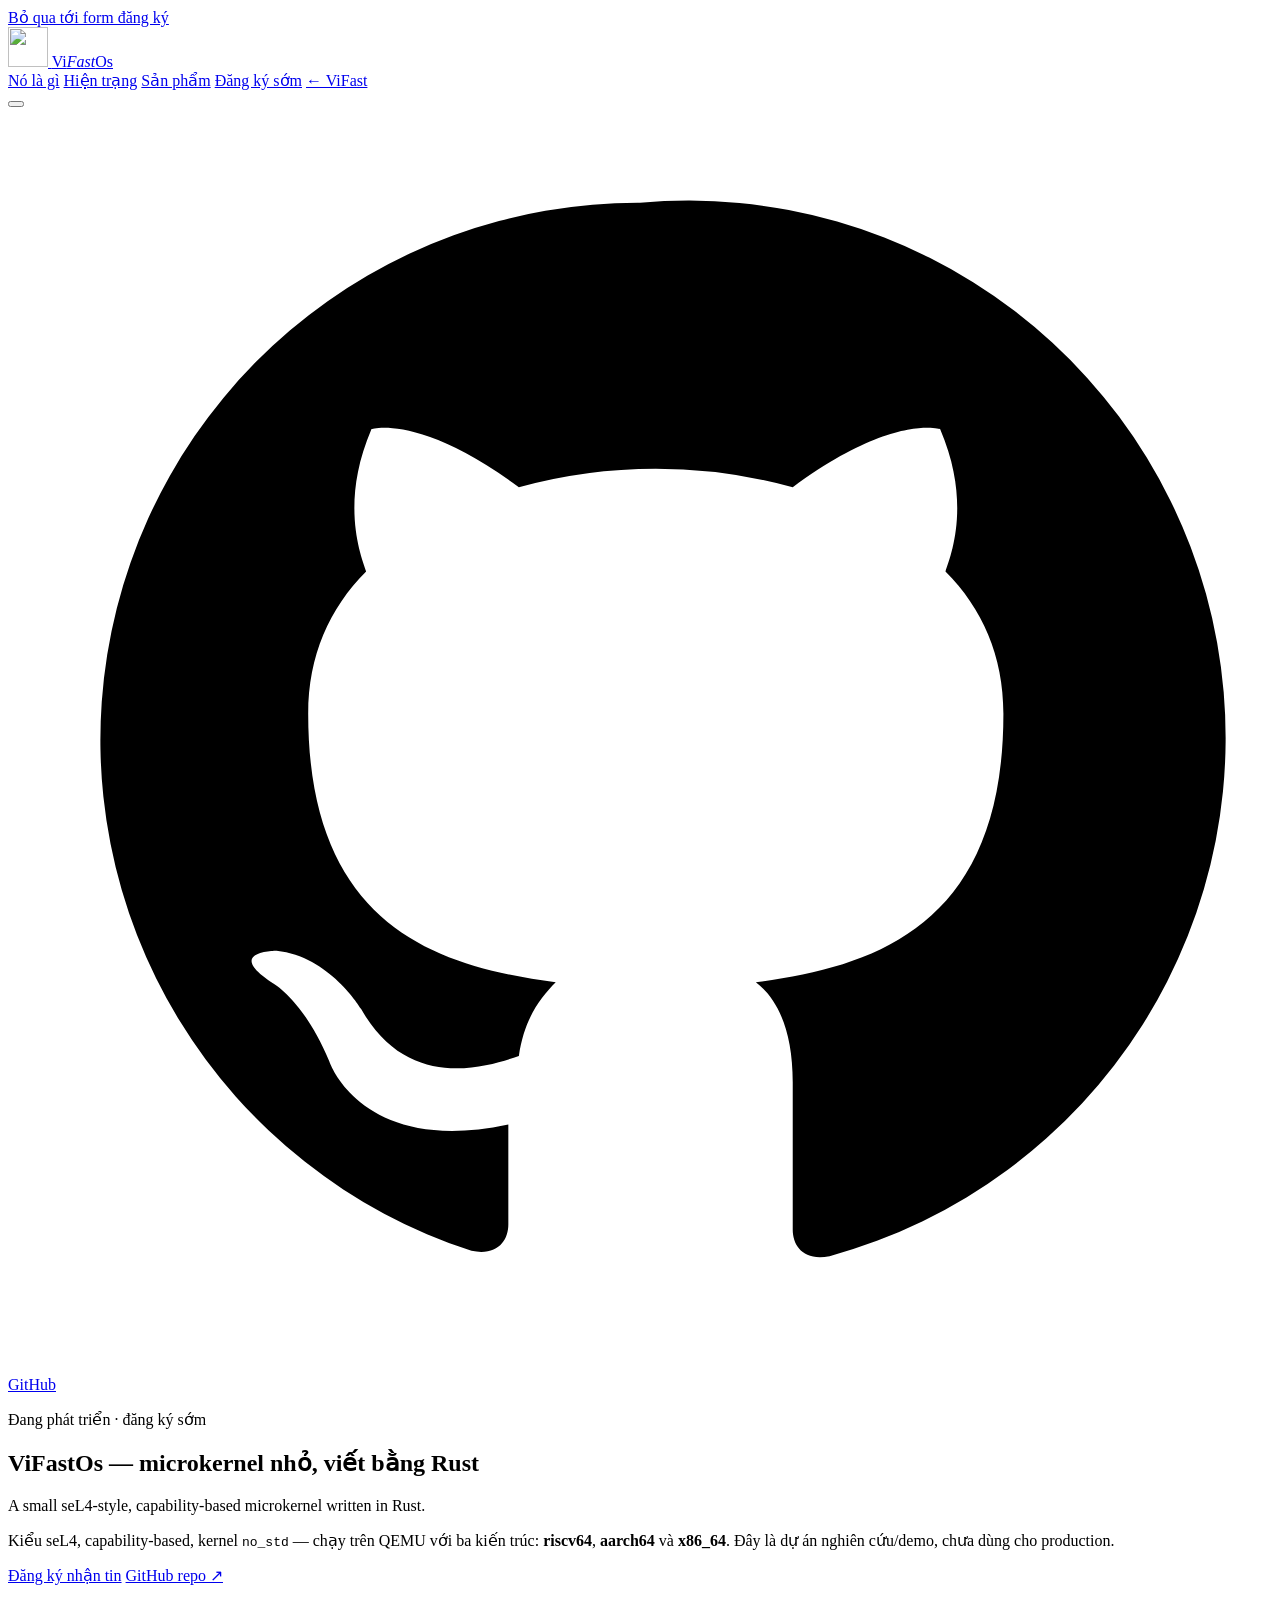
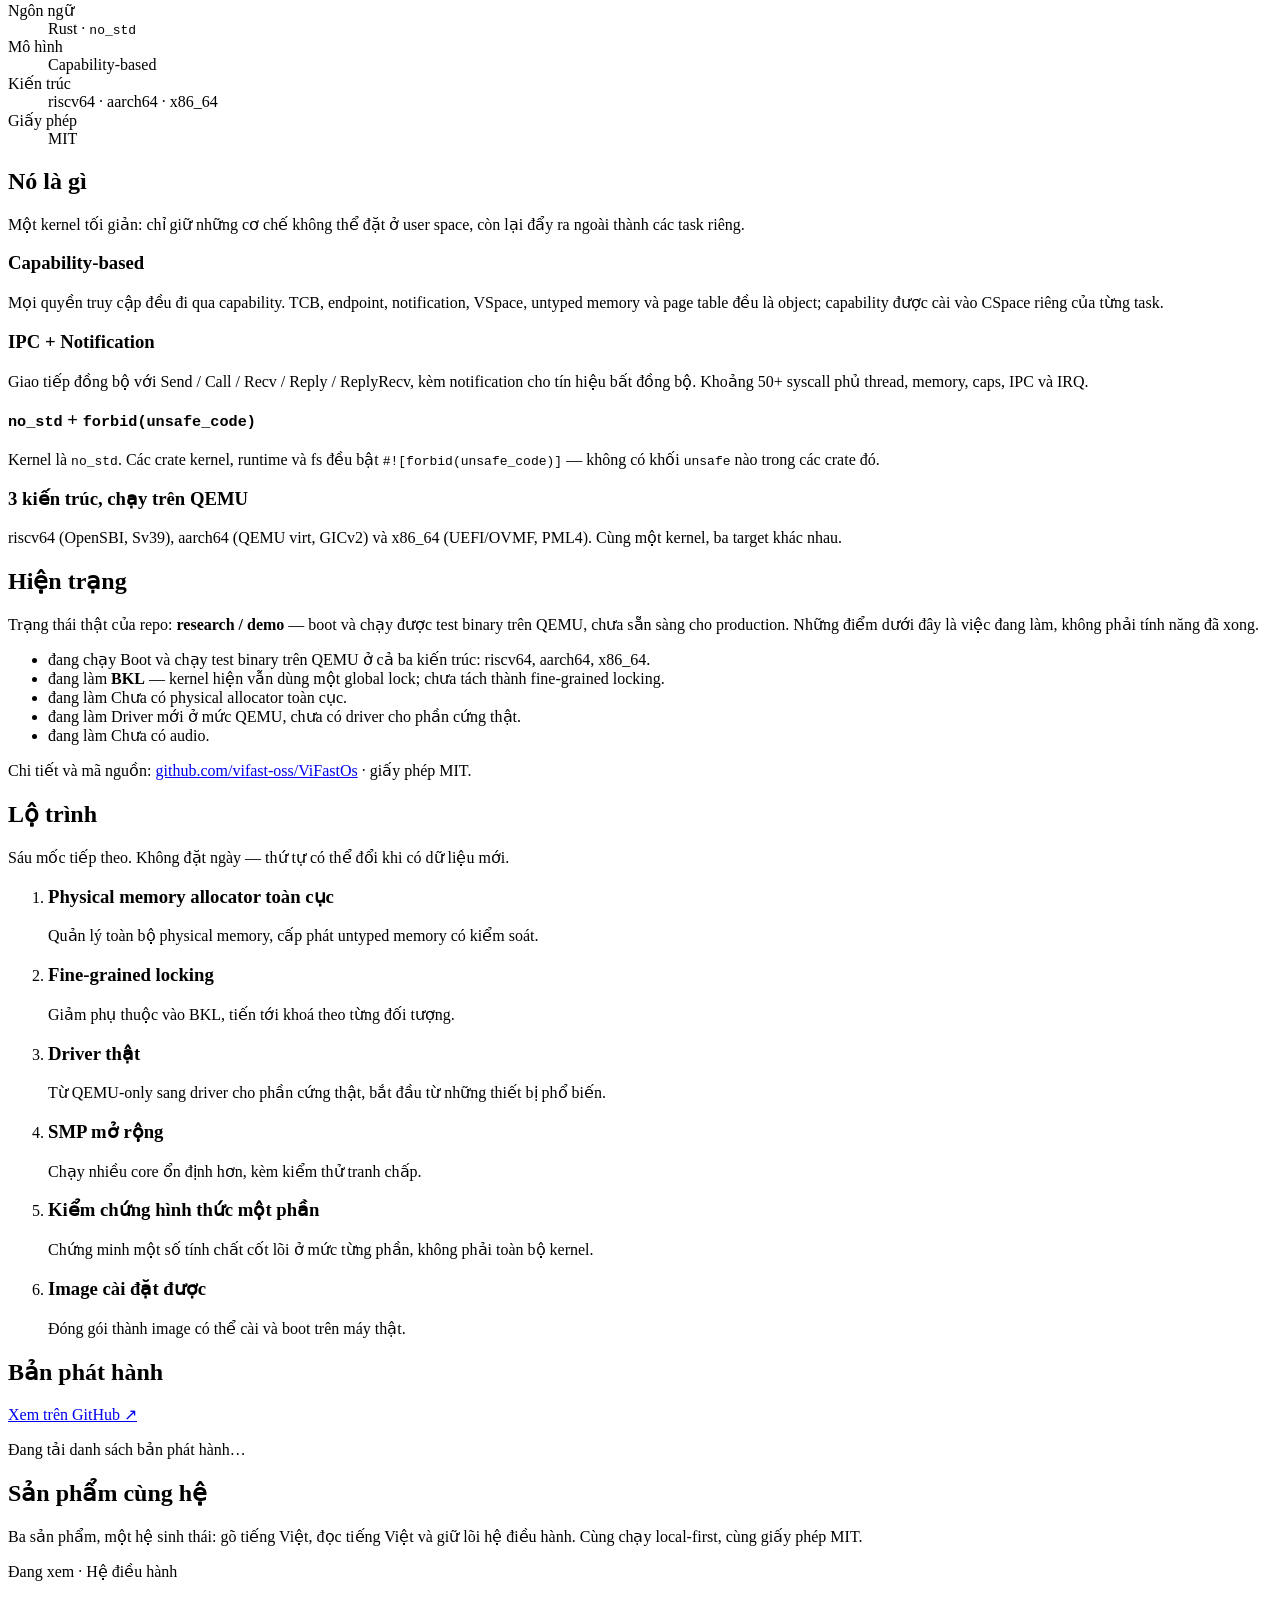
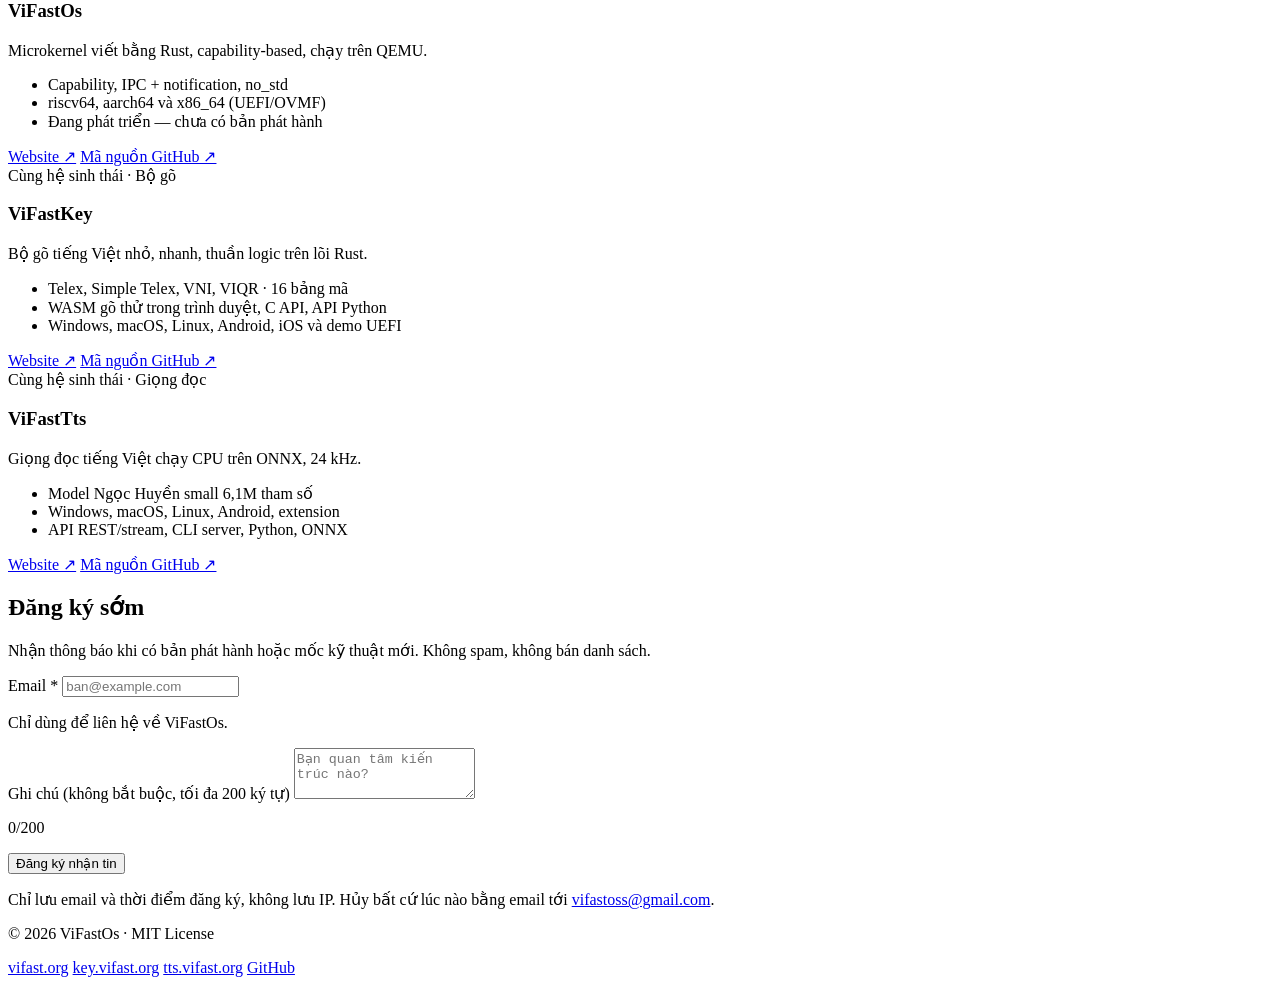
==== deploy/vifastos_web/static/_menu.html @ 98af3986 "ui: menu gon + hamburger mobile" ====
<!DOCTYPE html>
<html lang="vi">
<head>
  <meta charset="utf-8">
  <meta name="viewport" content="width=device-width, initial-scale=1">
  <title>ViFastOs — microkernel nhỏ, viết bằng Rust</title>
  <meta name="description" content="ViFastOs là microkernel kiểu seL4, capability-based, viết bằng Rust (no_std). Chạy trên QEMU với riscv64, aarch64 và x86_64. Đang ở giai đoạn nghiên cứu/demo.">
  <meta name="color-scheme" content="light">
  <meta property="og:title" content="ViFastOs — microkernel nhỏ, viết bằng Rust">
  <meta property="og:description" content="seL4-style, capability-based, no_std. Chạy trên QEMU với riscv64 / aarch64 / x86_64.">
  <meta property="og:type" content="website">
  <link rel="icon" href="/static/brand/vifastos-icon.svg" type="image/svg+xml">
  <link rel="icon" type="image/png" sizes="32x32" href="/static/brand/vifastos-icon-32.png">
  <link rel="icon" type="image/png" sizes="16x16" href="/static/brand/vifastos-icon-16.png">
  <link rel="apple-touch-icon" href="/static/brand/vifastos-icon-180.png">
  <link rel="manifest" href="/static/brand/site.webmanifest">
  <meta property="og:site_name" content="ViFastOs">
  <meta property="og:url" content="https://os.vifast.org/">
  <meta property="og:image" content="https://os.vifast.org/static/brand/og-1200.png">
  <meta property="og:image:type" content="image/png">
  <meta property="og:image:width" content="1200">
  <meta property="og:image:height" content="630">
  <meta property="og:image:alt" content="ViFastOs — microkernel viết bằng Rust, capability-based">
  <meta name="twitter:card" content="summary_large_image">
  <meta name="twitter:title" content="ViFastOs — microkernel nhỏ, viết bằng Rust">
  <meta name="twitter:description" content="seL4-style, capability-based, no_std. Chạy trên QEMU với riscv64 / aarch64 / x86_64.">
  <meta name="twitter:image" content="https://os.vifast.org/static/brand/og-1200.png">
  <link rel="stylesheet" href="/static/styles.css">
</head>
<body>
  <div class="topline" aria-hidden="true"></div>
  <a class="skip-link" href="#dang-ky">Bỏ qua tới form đăng ký</a>

  <header class="site-header">
    <div class="wrap header-inner">
      <a class="brand" href="/">
        <img class="brand-mark" src="/static/brand/vifastos-icon.svg" alt="" width="40" height="40">
        <span class="brand-word"><span class="red">Vi</span><em>Fast</em><span class="red">Os</span></span>
      </a>
      <nav class="site-nav" id="site-nav" aria-label="Điều hướng chính">
        <a href="#la-gi">Nó là gì</a>
        <a href="#hien-trang">Hiện trạng</a>
        <a href="#san-pham">Sản phẩm</a>
        <a class="nav-cta" href="#dang-ky">Đăng ký sớm</a>
        <a class="nav-home" href="https://vifast.org" title="Về vifast.org">← ViFast</a>
      </nav>
      <button class="nav-toggle" type="button" aria-expanded="false" aria-controls="site-nav" aria-label="Mở menu">
        <span class="nav-toggle__bars" aria-hidden="true"></span>
      </button>
      <a class="ghost-btn" href="https://github.com/vifast-oss/ViFastOs" target="_blank" rel="noopener noreferrer">
        <svg class="gh-ico" viewBox="0 0 24 24" aria-hidden="true" focusable="false"><path d="M12 1.8a10.2 10.2 0 0 0-3.2 19.9c.5.1.7-.2.7-.5v-1.9c-2.8.6-3.4-1.2-3.4-1.2-.5-1.2-1.1-1.5-1.1-1.5-.9-.6.1-.6.1-.6 1 .1 1.6 1.1 1.6 1.1.9 1.6 2.4 1.1 3 .9.1-.7.4-1.1.7-1.4-2.3-.3-4.7-1.1-4.7-5.1 0-1.1.4-2 1.1-2.7-.1-.3-.5-1.3.1-2.7 0 0 .9-.3 2.8 1.1a9.8 9.8 0 0 1 5.2 0c1.9-1.4 2.8-1.1 2.8-1.1.6 1.4.2 2.4.1 2.7.7.7 1.1 1.6 1.1 2.7 0 4-2.4 4.8-4.7 5.1.4.3.7.9.7 1.9v2.8c0 .3.2.6.7.5A10.2 10.2 0 0 0 12 1.8z"/></svg> GitHub
      </a>
    </div>
  </header>

  <main id="top">
    <!-- 1. Hero -->
    <section class="hero">
      <div class="wrap hero-inner">
        <p class="badge">Đang phát triển · đăng ký sớm</p>
        <h1>ViFastOs — microkernel nhỏ, viết bằng Rust</h1>
        <p class="hero-en">A small seL4-style, capability-based microkernel written in Rust.</p>
        <p class="hero-lead">
          Kiểu seL4, capability-based, kernel <code>no_std</code> — chạy trên QEMU
          với ba kiến trúc: <strong>riscv64</strong>, <strong>aarch64</strong> và
          <strong>x86_64</strong>. Đây là dự án nghiên cứu/demo, chưa dùng cho
          production.
        </p>
        <div class="hero-actions">
          <a class="btn btn-primary" href="#dang-ky">Đăng ký nhận tin</a>
          <a class="btn btn-secondary" href="https://github.com/vifast-oss/ViFastOs"
             target="_blank" rel="noopener noreferrer">GitHub repo ↗</a>
        </div>
        <dl class="hero-facts">
          <div><dt>Ngôn ngữ</dt><dd>Rust · <code>no_std</code></dd></div>
          <div><dt>Mô hình</dt><dd>Capability-based</dd></div>
          <div><dt>Kiến trúc</dt><dd>riscv64 · aarch64 · x86_64</dd></div>
          <div><dt>Giấy phép</dt><dd>MIT</dd></div>
        </dl>
      </div>
    </section>

    <!-- 2. Nó là gì -->
    <section class="section" id="la-gi">
      <div class="wrap">
        <h2>Nó là gì</h2>
        <p class="section-lead">
          Một kernel tối giản: chỉ giữ những cơ chế không thể đặt ở user space,
          còn lại đẩy ra ngoài thành các task riêng.
        </p>
        <div class="cards">
          <article class="card">
            <h3>Capability-based</h3>
            <p>
              Mọi quyền truy cập đều đi qua capability. TCB, endpoint, notification,
              VSpace, untyped memory và page table đều là object; capability được
              cài vào CSpace riêng của từng task.
            </p>
          </article>
          <article class="card">
            <h3>IPC + Notification</h3>
            <p>
              Giao tiếp đồng bộ với Send / Call / Recv / Reply / ReplyRecv, kèm
              notification cho tín hiệu bất đồng bộ. Khoảng 50+ syscall phủ thread,
              memory, caps, IPC và IRQ.
            </p>
          </article>
          <article class="card">
            <h3><code>no_std</code> + <code>forbid(unsafe_code)</code></h3>
            <p>
              Kernel là <code>no_std</code>. Các crate kernel, runtime và fs đều bật
              <code>#![forbid(unsafe_code)]</code> — không có khối <code>unsafe</code>
              nào trong các crate đó.
            </p>
          </article>
          <article class="card">
            <h3>3 kiến trúc, chạy trên QEMU</h3>
            <p>
              riscv64 (OpenSBI, Sv39), aarch64 (QEMU virt, GICv2) và x86_64
              (UEFI/OVMF, PML4). Cùng một kernel, ba target khác nhau.
            </p>
          </article>
        </div>
      </div>
    </section>

    <!-- 3. Hiện trạng -->
    <section class="section section-alt" id="hien-trang">
      <div class="wrap">
        <h2>Hiện trạng</h2>
        <p class="section-lead">
          Trạng thái thật của repo: <strong>research / demo</strong> — boot và chạy
          được test binary trên QEMU, chưa sẵn sàng cho production. Những điểm dưới
          đây là việc đang làm, không phải tính năng đã xong.
        </p>
        <ul class="status-list">
          <li>
            <span class="status-tag status-done">đang chạy</span>
            Boot và chạy test binary trên QEMU ở cả ba kiến trúc: riscv64, aarch64, x86_64.
          </li>
          <li>
            <span class="status-tag status-wip">đang làm</span>
            <strong>BKL</strong> — kernel hiện vẫn dùng một global lock; chưa tách
            thành fine-grained locking.
          </li>
          <li>
            <span class="status-tag status-wip">đang làm</span>
            Chưa có physical allocator toàn cục.
          </li>
          <li>
            <span class="status-tag status-wip">đang làm</span>
            Driver mới ở mức QEMU, chưa có driver cho phần cứng thật.
          </li>
          <li>
            <span class="status-tag status-wip">đang làm</span>
            Chưa có audio.
          </li>
        </ul>
        <p class="note-inline">
          Chi tiết và mã nguồn:
          <a href="https://github.com/vifast-oss/ViFastOs" target="_blank"
             rel="noopener noreferrer">github.com/vifast-oss/ViFastOs</a>
          · giấy phép MIT.
        </p>
      </div>
    </section>

    <!-- 4. Lộ trình -->
    <section class="section" id="lo-trinh">
      <div class="wrap">
        <h2>Lộ trình</h2>
        <p class="section-lead">
          Sáu mốc tiếp theo. Không đặt ngày — thứ tự có thể đổi khi có dữ liệu mới.
        </p>
        <ol class="timeline">
          <li>
            <h3>Physical memory allocator toàn cục</h3>
            <p>Quản lý toàn bộ physical memory, cấp phát untyped memory có kiểm soát.</p>
          </li>
          <li>
            <h3>Fine-grained locking</h3>
            <p>Giảm phụ thuộc vào BKL, tiến tới khoá theo từng đối tượng.</p>
          </li>
          <li>
            <h3>Driver thật</h3>
            <p>Từ QEMU-only sang driver cho phần cứng thật, bắt đầu từ những thiết bị phổ biến.</p>
          </li>
          <li>
            <h3>SMP mở rộng</h3>
            <p>Chạy nhiều core ổn định hơn, kèm kiểm thử tranh chấp.</p>
          </li>
          <li>
            <h3>Kiểm chứng hình thức một phần</h3>
            <p>Chứng minh một số tính chất cốt lõi ở mức từng phần, không phải toàn bộ kernel.</p>
          </li>
          <li>
            <h3>Image cài đặt được</h3>
            <p>Đóng gói thành image có thể cài và boot trên máy thật.</p>
          </li>
        </ol>
      </div>
    </section>

    <!-- 5. Bản phát hành -->
    <section class="section section-alt" id="ban-phat-hanh">
      <div class="wrap">
        <div class="section-head">
          <h2>Bản phát hành</h2>
          <a class="link-muted" href="https://github.com/vifast-oss/ViFastOs/releases"
             target="_blank" rel="noopener noreferrer">Xem trên GitHub ↗</a>
        </div>
        <div id="releases" class="releases" aria-busy="true">
          <div class="release-skeleton" aria-hidden="true">
            <div class="skel skel-title"></div>
            <div class="skel skel-line"></div>
            <div class="skel skel-line skel-line-short"></div>
          </div>
          <div class="release-skeleton" aria-hidden="true">
            <div class="skel skel-title"></div>
            <div class="skel skel-line"></div>
          </div>
          <p class="sr-only" role="status" aria-live="polite">Đang tải danh sách bản phát hành…</p>
        </div>
      </div>
    </section>

    <!-- 6. Sản phẩm cùng hệ -->
    <section class="section" id="san-pham">
      <div class="wrap">
        <h2>Sản phẩm cùng hệ</h2>
        <p class="section-lead">Ba sản phẩm, một hệ sinh thái: gõ tiếng Việt, đọc tiếng Việt và giữ lõi hệ điều hành. Cùng chạy local-first, cùng giấy phép MIT.</p>
        <div class="prod-grid">
          <article class="prod-card current">
            <span class="prod-tag">Đang xem · Hệ điều hành</span>
            <h3>ViFastOs</h3>
            <p>Microkernel viết bằng Rust, capability-based, chạy trên QEMU.</p>
            <ul>
            <li>Capability, IPC + notification, no_std</li>
            <li>riscv64, aarch64 và x86_64 (UEFI/OVMF)</li>
            <li>Đang phát triển — chưa có bản phát hành</li>
            </ul>
            <div class="prod-actions">
              <a class="prod-btn" href="https://os.vifast.org/" target="_blank" rel="noopener">Website ↗</a>
              <a class="prod-link" href="https://github.com/vifast-oss/ViFastOs" target="_blank" rel="noopener">Mã nguồn GitHub ↗</a>
            </div>
          </article>
          <article class="prod-card">
            <span class="prod-tag">Cùng hệ sinh thái · Bộ gõ</span>
            <h3>ViFastKey</h3>
            <p>Bộ gõ tiếng Việt nhỏ, nhanh, thuần logic trên lõi Rust.</p>
            <ul>
            <li>Telex, Simple Telex, VNI, VIQR · 16 bảng mã</li>
            <li>WASM gõ thử trong trình duyệt, C API, API Python</li>
            <li>Windows, macOS, Linux, Android, iOS và demo UEFI</li>
            </ul>
            <div class="prod-actions">
              <a class="prod-btn" href="https://key.vifast.org/" target="_blank" rel="noopener">Website ↗</a>
              <a class="prod-link" href="https://github.com/vifast-oss/ViFastKey" target="_blank" rel="noopener">Mã nguồn GitHub ↗</a>
            </div>
          </article>
          <article class="prod-card">
            <span class="prod-tag">Cùng hệ sinh thái · Giọng đọc</span>
            <h3>ViFastTts</h3>
            <p>Giọng đọc tiếng Việt chạy CPU trên ONNX, 24 kHz.</p>
            <ul>
            <li>Model Ngọc Huyền small 6,1M tham số</li>
            <li>Windows, macOS, Linux, Android, extension</li>
            <li>API REST/stream, CLI server, Python, ONNX</li>
            </ul>
            <div class="prod-actions">
              <a class="prod-btn" href="https://tts.vifast.org/" target="_blank" rel="noopener">Website ↗</a>
              <a class="prod-link" href="https://github.com/vifast-oss/ViFastTts" target="_blank" rel="noopener">Mã nguồn GitHub ↗</a>
            </div>
          </article>
        </div>
      </div>
    </section>

    <!-- 7. Đăng ký sớm -->
    <section class="section" id="dang-ky">
      <div class="wrap narrow">
        <h2>Đăng ký sớm</h2>
        <p class="section-lead">
          Nhận thông báo khi có bản phát hành hoặc mốc kỹ thuật mới. Không spam,
          không bán danh sách.
        </p>

        <form id="signup-form" class="signup-form" novalidate>
          <div class="field">
            <label for="email">Email <span class="req" aria-hidden="true">*</span></label>
            <input id="email" name="email" type="email" inputmode="email"
                   autocomplete="email" required maxlength="254"
                   aria-describedby="email-hint" placeholder="ban@example.com">
            <p class="hint" id="email-hint">Chỉ dùng để liên hệ về ViFastOs.</p>
          </div>

          <div class="field">
            <label for="note">Ghi chú <span class="optional">(không bắt buộc, tối đa 200 ký tự)</span></label>
            <textarea id="note" name="note" rows="3" maxlength="200"
                      aria-describedby="note-counter" placeholder="Bạn quan tâm kiến trúc nào?"></textarea>
            <p class="hint" id="note-counter"><span id="note-count">0</span>/200</p>
          </div>

          <button class="btn btn-primary btn-block" type="submit" id="submit-btn">
            Đăng ký nhận tin
          </button>

          <p class="form-status" id="form-status" role="status" aria-live="polite"></p>
        </form>

        <p class="stats-line" id="stats-line" hidden>
          Đã có <strong id="stats-total">0</strong> người đăng ký sớm.
        </p>

        <p class="privacy">
          Chỉ lưu email và thời điểm đăng ký, không lưu IP. Hủy bất cứ lúc nào bằng
          email tới <a href="mailto:vifastoss@gmail.com">vifastoss@gmail.com</a>.
        </p>
      </div>
    </section>
  </main>

  <!-- 7. Footer -->
  <footer class="site-footer">
    <div class="wrap footer-inner">
      <p class="footer-copy">© 2026 ViFastOs · MIT License</p>
      <nav class="footer-nav" aria-label="Liên kết">
        <a href="https://vifast.org" target="_blank" rel="noopener noreferrer">vifast.org</a>
        <a href="https://key.vifast.org" target="_blank" rel="noopener noreferrer">key.vifast.org</a>
        <a href="https://tts.vifast.org" target="_blank" rel="noopener noreferrer">tts.vifast.org</a>
        <a href="https://github.com/vifast-oss/ViFastOs" target="_blank" rel="noopener noreferrer">GitHub</a>
      </nav>
    </div>
  </footer>

  <script src="/static/app.js" defer></script>
<script>
(function(){var b=document.querySelector('.nav-toggle'),n=document.getElementById('site-nav');
if(!b||!n)return;
function s(o){n.classList.toggle('is-open',o);b.setAttribute('aria-expanded',o?'true':'false');b.setAttribute('aria-label',o?'Đóng menu':'Mở menu');}
b.addEventListener('click',function(){s(!n.classList.contains('is-open'));});
n.addEventListener('click',function(e){if(e.target.closest('a'))s(false);});
document.addEventListener('keydown',function(e){if(e.key==='Escape')s(false);});
window.addEventListener('resize',function(){if(window.innerWidth>780)s(false);});})();
</script>
<script>window.addEventListener("load",function(){document.getElementById("site-nav").classList.add("is-open");});</script>
</body>
</html>
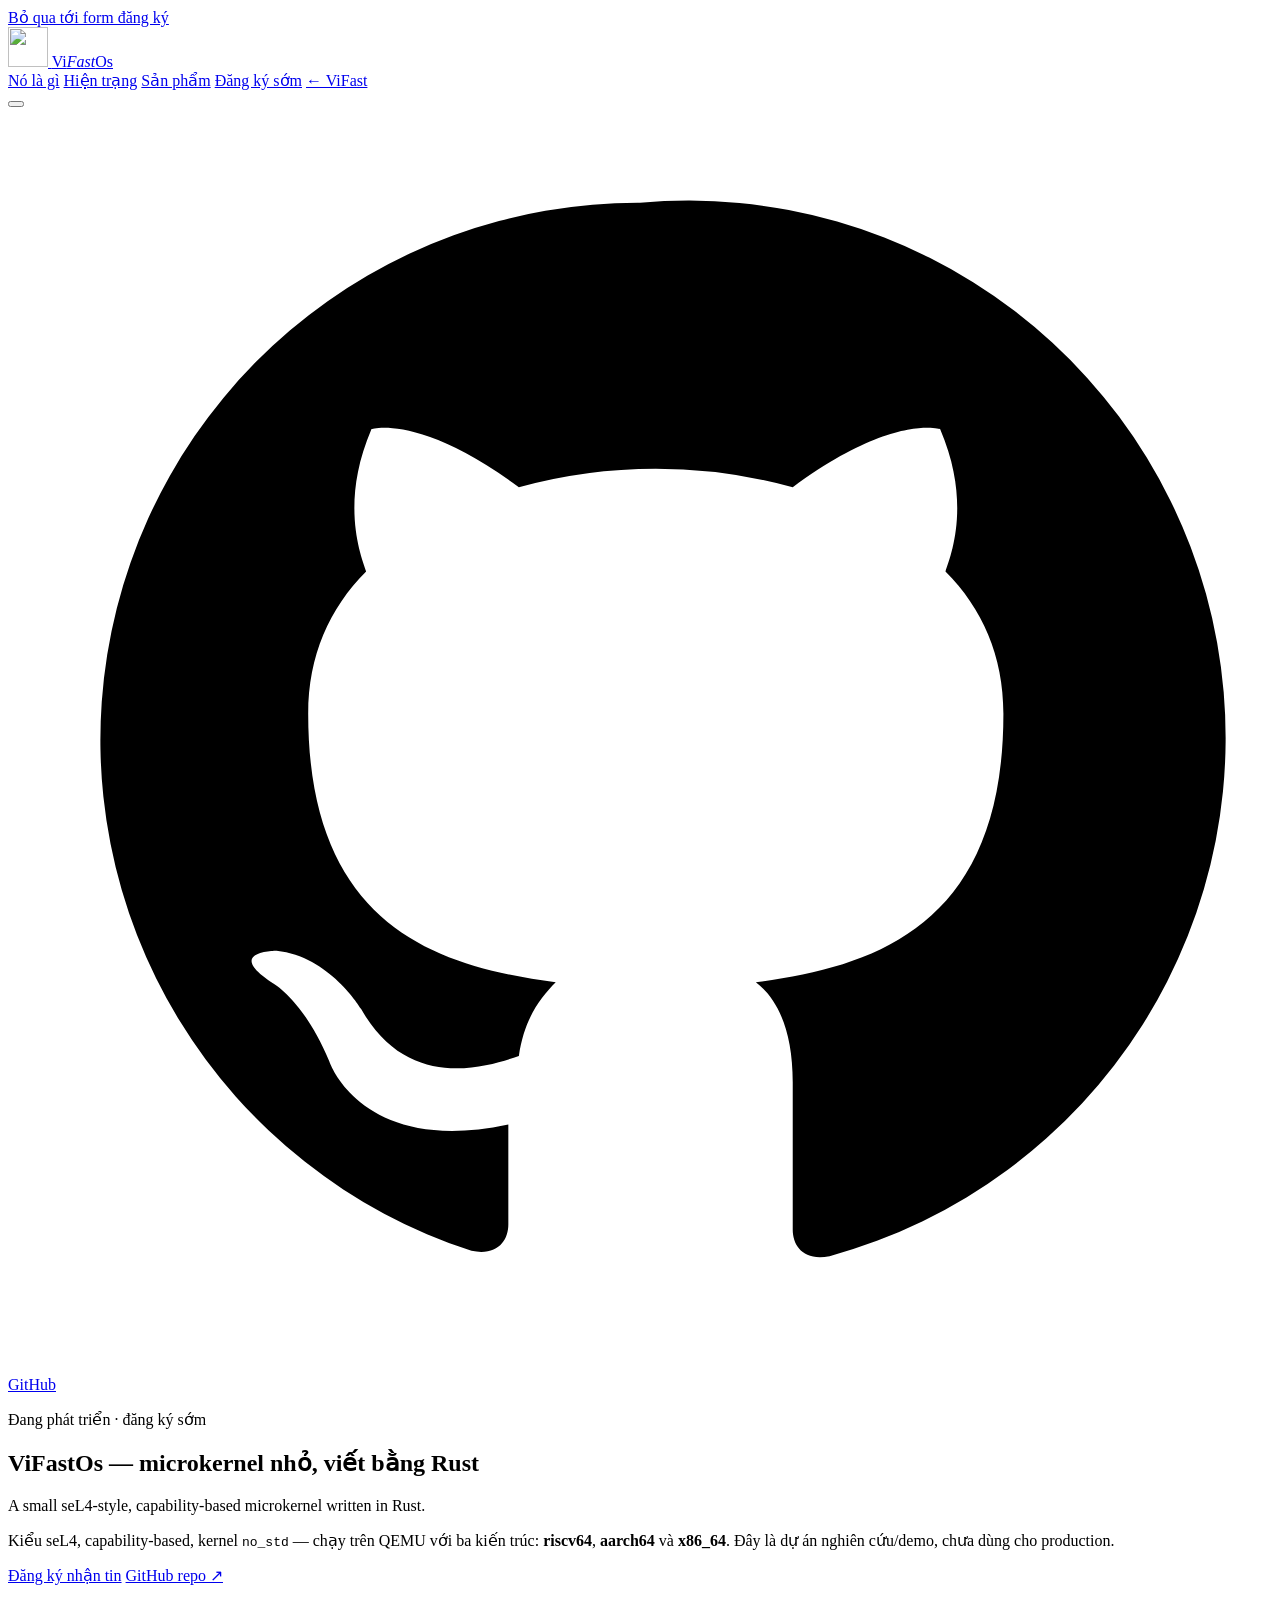
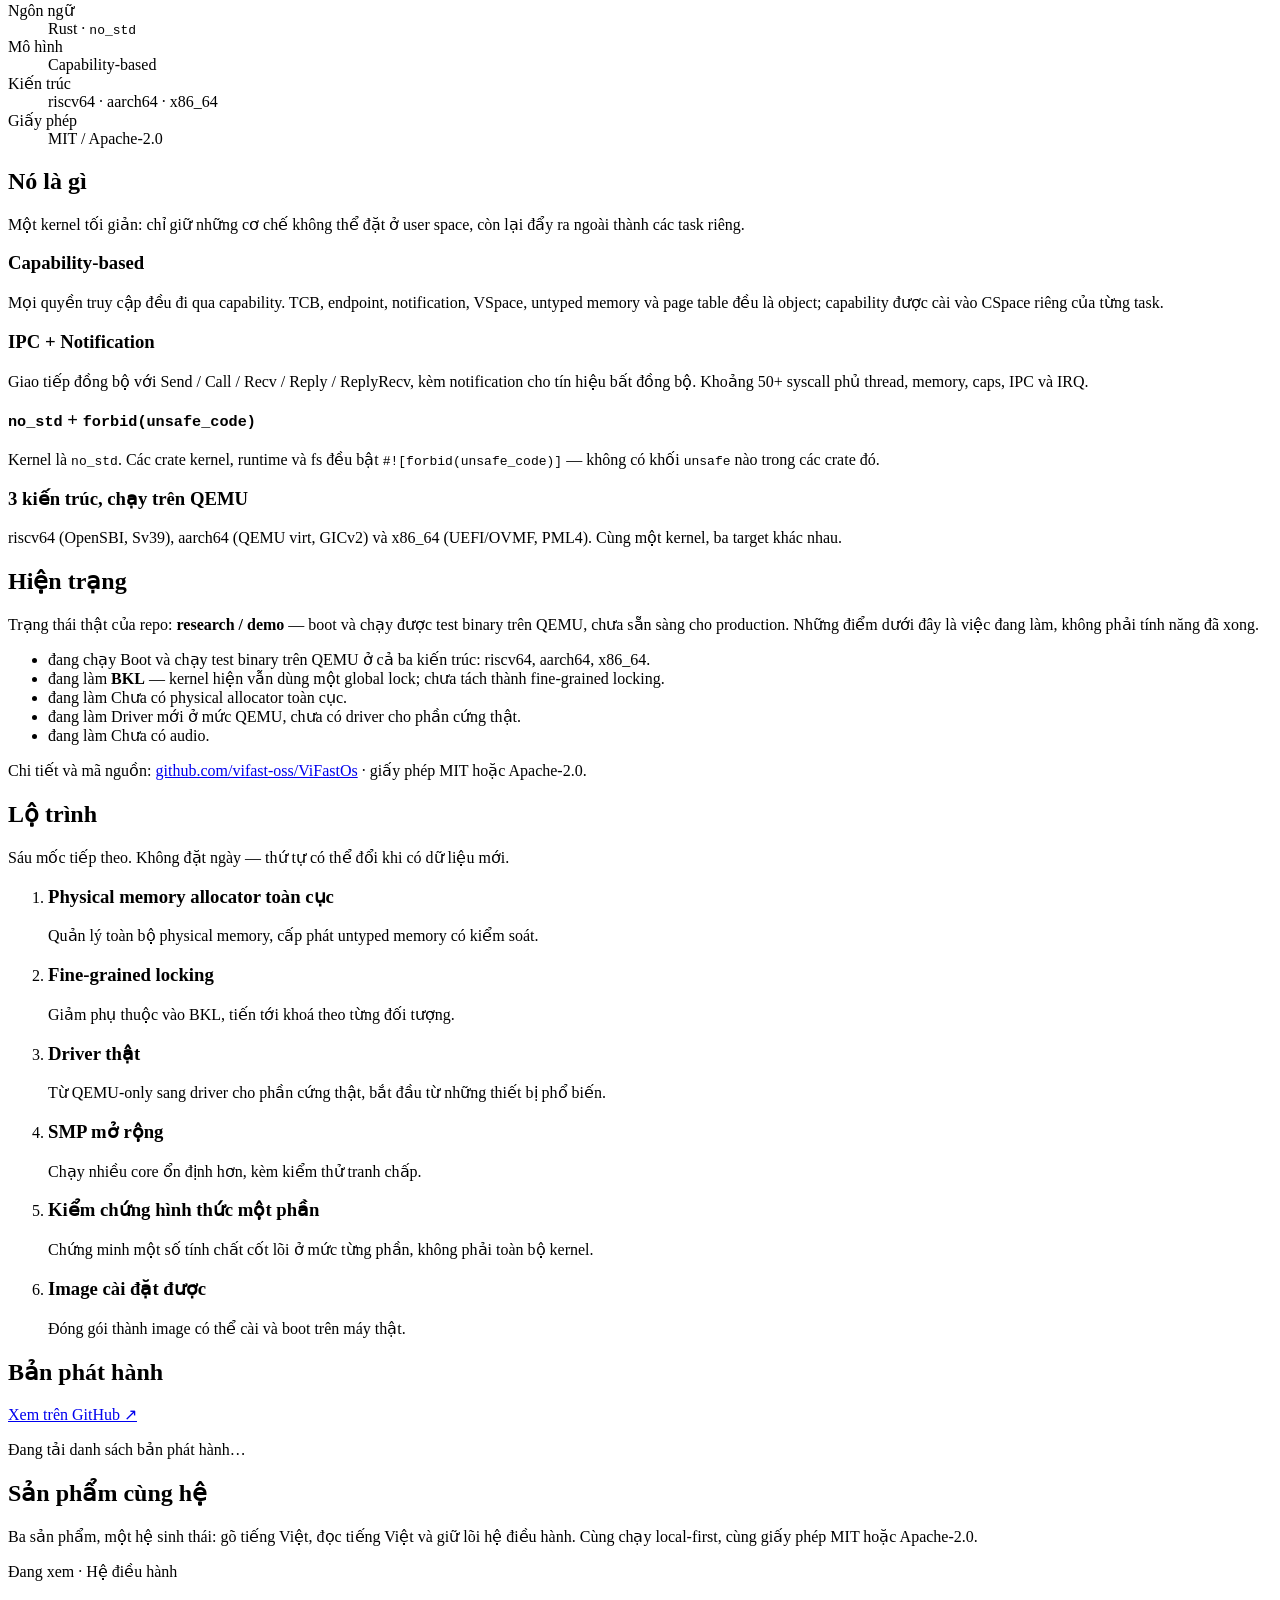
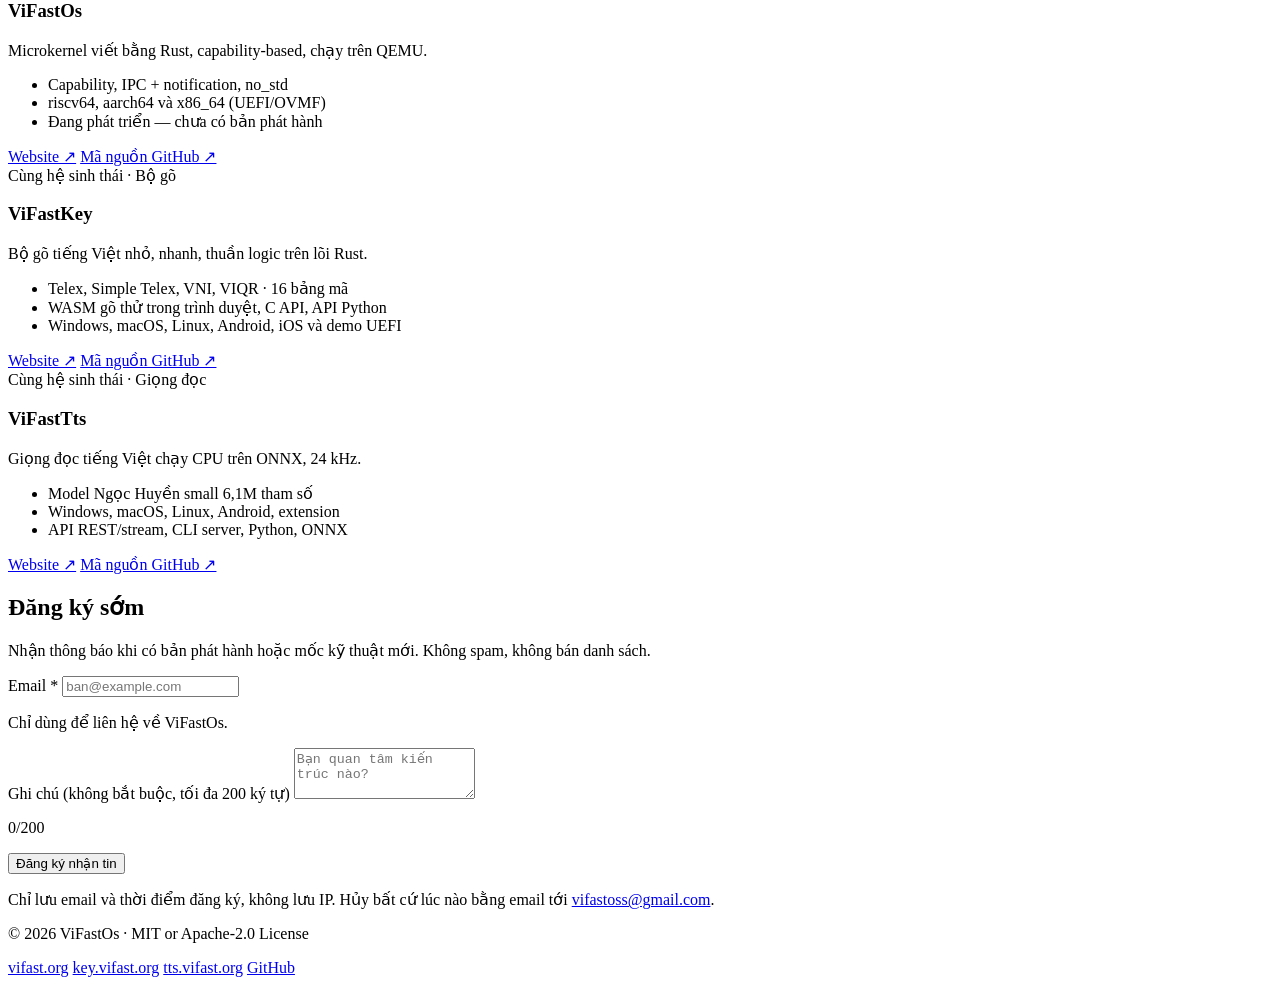
==== commit f0e2eb19: "web: dải giấy phép trên landing + admin portal sang MIT hoặc Apache-2.0 - static/index.html + static" ====
--- a/deploy/vifastos_web/static/_menu.html
+++ b/deploy/vifastos_web/static/_menu.html
@@ -75,7 +75,7 @@
           <div><dt>Ngôn ngữ</dt><dd>Rust · <code>no_std</code></dd></div>
           <div><dt>Mô hình</dt><dd>Capability-based</dd></div>
           <div><dt>Kiến trúc</dt><dd>riscv64 · aarch64 · x86_64</dd></div>
-          <div><dt>Giấy phép</dt><dd>MIT</dd></div>
+          <div><dt>Giấy phép</dt><dd>MIT / Apache-2.0</dd></div>
         </dl>
       </div>
     </section>
@@ -160,7 +160,7 @@
           Chi tiết và mã nguồn:
           <a href="https://github.com/vifast-oss/ViFastOs" target="_blank"
              rel="noopener noreferrer">github.com/vifast-oss/ViFastOs</a>
-          · giấy phép MIT.
+          · giấy phép MIT hoặc Apache-2.0.
         </p>
       </div>
     </section>
@@ -228,7 +228,7 @@
     <section class="section" id="san-pham">
       <div class="wrap">
         <h2>Sản phẩm cùng hệ</h2>
-        <p class="section-lead">Ba sản phẩm, một hệ sinh thái: gõ tiếng Việt, đọc tiếng Việt và giữ lõi hệ điều hành. Cùng chạy local-first, cùng giấy phép MIT.</p>
+        <p class="section-lead">Ba sản phẩm, một hệ sinh thái: gõ tiếng Việt, đọc tiếng Việt và giữ lõi hệ điều hành. Cùng chạy local-first, cùng giấy phép MIT hoặc Apache-2.0.</p>
         <div class="prod-grid">
           <article class="prod-card current">
             <span class="prod-tag">Đang xem · Hệ điều hành</span>
@@ -323,7 +323,7 @@
   <!-- 7. Footer -->
   <footer class="site-footer">
     <div class="wrap footer-inner">
-      <p class="footer-copy">© 2026 ViFastOs · MIT License</p>
+      <p class="footer-copy">© 2026 ViFastOs · MIT or Apache-2.0 License</p>
       <nav class="footer-nav" aria-label="Liên kết">
         <a href="https://vifast.org" target="_blank" rel="noopener noreferrer">vifast.org</a>
         <a href="https://key.vifast.org" target="_blank" rel="noopener noreferrer">key.vifast.org</a>
